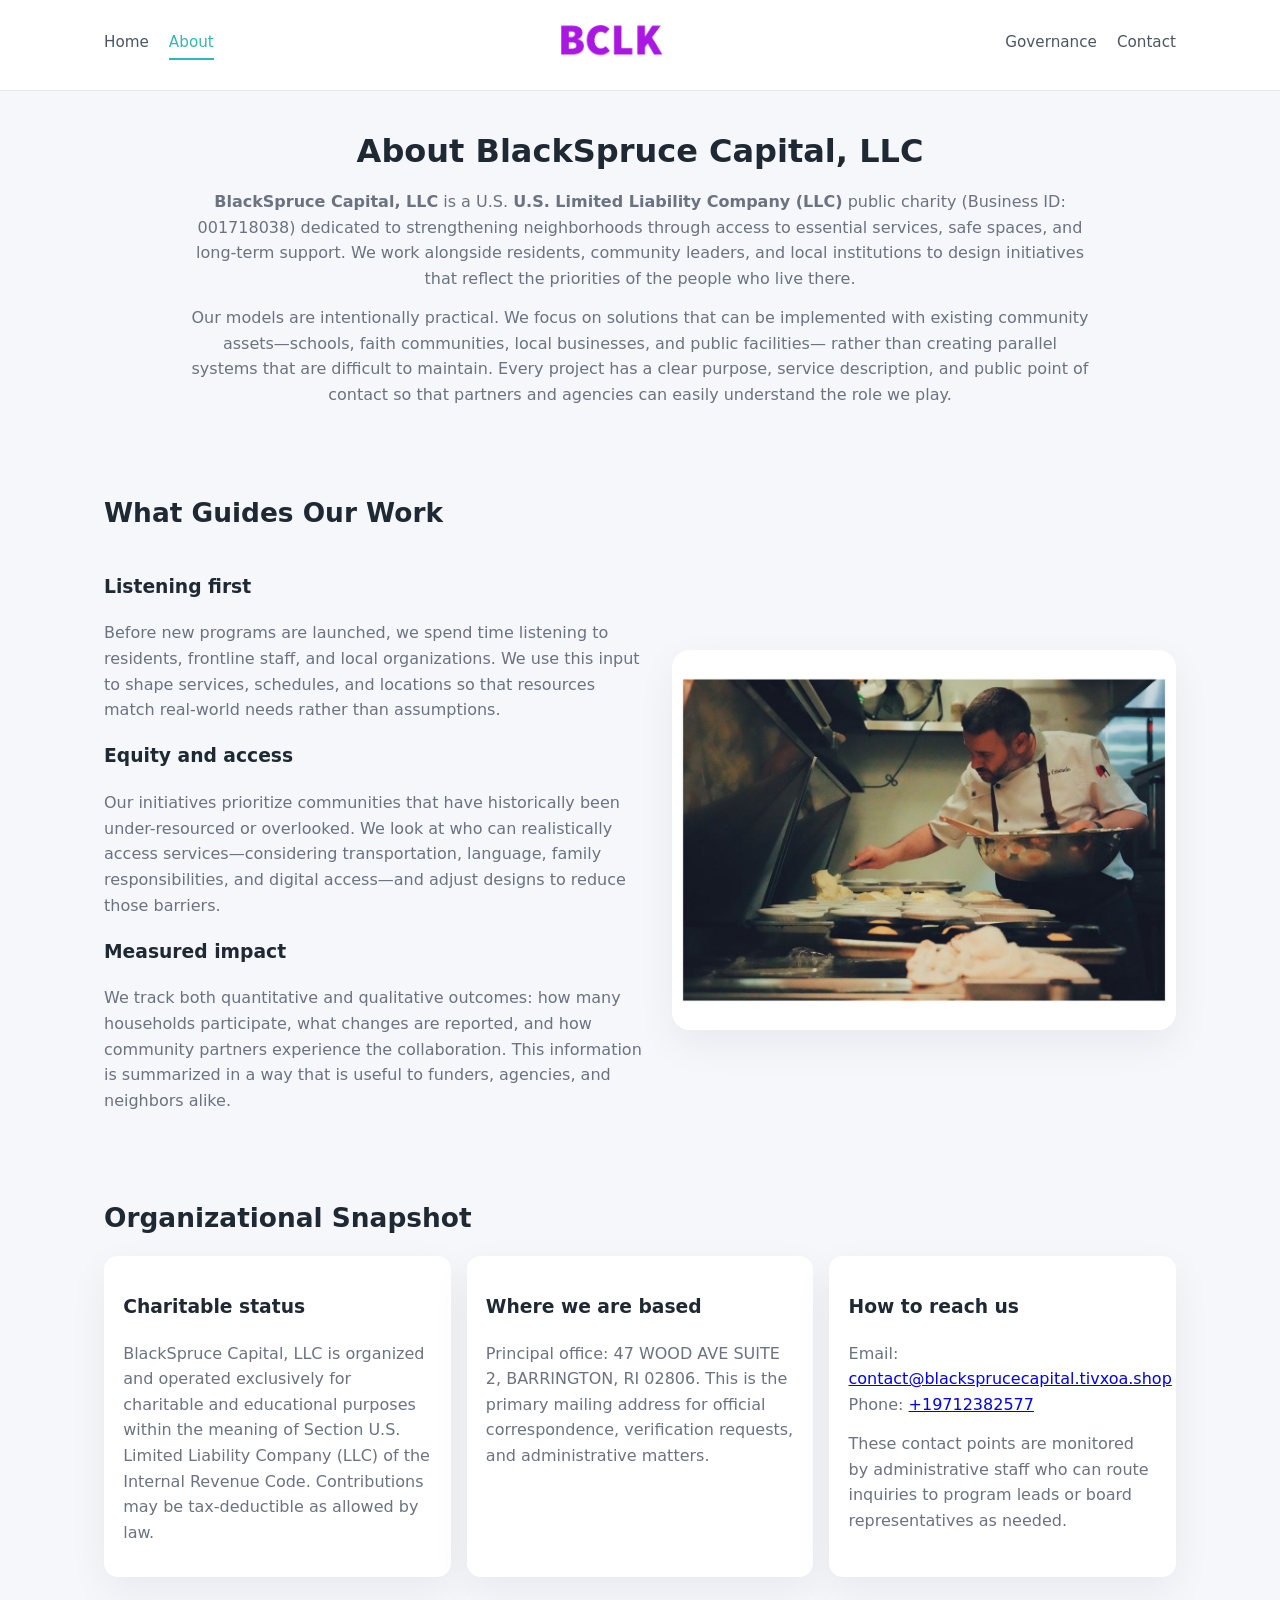
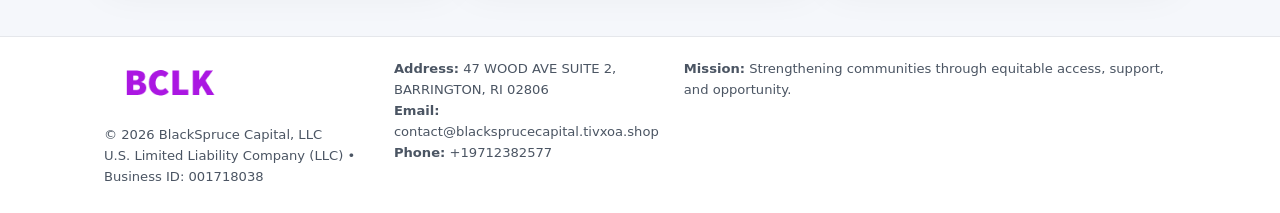
==== about.html @ c8029500 "Initial commit" ====
<!doctype html>
<html lang="en">
<head>
<meta charset="utf-8" />
<meta name="viewport" content="width=device-width,initial-scale=1" />
<title>BlackSpruce Capital, LLC – Nonprofit • 2025</title>
<link rel="stylesheet" href="assets/styles.css" />
<link rel="icon" href="images/logo.png" />

<meta name="data-ein" content="001718038">
<meta name="data-name" content="BlackSpruce Capital, LLC">
<meta name="data-email" content="contact@blacksprucecapital.tivxoa.shop">
<meta name="data-phone" content="+19712382577">
<meta name="data-address" content="47 WOOD AVE SUITE 2, BARRINGTON, RI 02806">
<meta name="data-map" content="47+WOOD+AVE+SUITE+2,+BARRINGTON,+RI+02806">
  <meta name="description" content="Our nonprofit strengthens the community with programs focused on community services, education, and direct relief.">
</head>
<body>
<div style="position:absolute;left:-9999px;top:-9999px;opacity:0" data-uniq="{{UNIQUE_BLOB}}">
  <span>Our nonprofit strengthens the community with programs focused on community services, education, and direct relief.</span><svg width="12" height="12" viewBox="0 0 12 12" xmlns="http://www.w3.org/2000/svg"><circle cx="6" cy="6" r="5" fill="#2563eb"/></svg><img src="images/land.jpg" width="1" height="1" alt="" loading="lazy"/>
</div>


<header>
  <div class="header-inner">
    <nav>
      <a href="index.html">Home</a>
      <a class="active" href="about.html">About</a>
    </nav>
    <a href="index.html"><img src="images/logo.png" style="width:150px" alt="BlackSpruce Capital, LLC logo"></a>
    <nav>
      <a href="governance.html">Governance</a>
      <a href="contact.html">Contact</a>
    </nav>
  </div>
</header>

<section class="section">
  <h1>About BlackSpruce Capital, LLC</h1>
  <p>
    <strong>BlackSpruce Capital, LLC</strong> is a U.S. <strong>U.S. Limited Liability Company (LLC)</strong> public charity (Business ID: 001718038)
    dedicated to strengthening neighborhoods through access to essential services, safe spaces,
    and long-term support. We work alongside residents, community leaders, and local institutions
    to design initiatives that reflect the priorities of the people who live there.
  </p>
  <p>
    Our models are intentionally practical. We focus on solutions that can be implemented with
    existing community assets—schools, faith communities, local businesses, and public facilities—
    rather than creating parallel systems that are difficult to maintain. Every project has a
    clear purpose, service description, and public point of contact so that partners and
    agencies can easily understand the role we play.
  </p>
</section>

<section class="section">
  <h2>What Guides Our Work</h2>
  <div class="zig">
    <div>
      <h3>Listening first</h3>
      <p>
        Before new programs are launched, we spend time listening to residents, frontline staff,
        and local organizations. We use this input to shape services, schedules, and locations so
        that resources match real-world needs rather than assumptions.
      </p>
      <h3>Equity and access</h3>
      <p>
        Our initiatives prioritize communities that have historically been under-resourced or
        overlooked. We look at who can realistically access services—considering transportation,
        language, family responsibilities, and digital access—and adjust designs to reduce those
        barriers.
      </p>
      <h3>Measured impact</h3>
      <p>
        We track both quantitative and qualitative outcomes: how many households participate,
        what changes are reported, and how community partners experience the collaboration.
        This information is summarized in a way that is useful to funders, agencies, and
        neighbors alike.
      </p>
    </div>
    <img src="images/about.jpg" alt="Community engagement" />
  </div>
</section>

<section class="section">
  <h2>Organizational Snapshot</h2>
  <div class="cards">
    <article class="c30a5a149e4">
      <h3>Charitable status</h3>
      <p>
        BlackSpruce Capital, LLC is organized and operated exclusively for charitable and educational purposes
        within the meaning of Section U.S. Limited Liability Company (LLC) of the Internal Revenue Code. Contributions may
        be tax-deductible as allowed by law.
      </p>
    </article>
    <article class="c30a5a149e4">
      <h3>Where we are based</h3>
      <p>
        Principal office: 47 WOOD AVE SUITE 2, BARRINGTON, RI 02806. This is the primary mailing address for official
        correspondence, verification requests, and administrative matters.
      </p>
    </article>
    <article class="c30a5a149e4">
      <h3>How to reach us</h3>
      <p>
        Email: <a href="mailto:contact@blacksprucecapital.tivxoa.shop">contact@blacksprucecapital.tivxoa.shop</a><br>
        Phone: <a href="tel:+19712382577">+19712382577</a>
      </p>
      <p>
        These contact points are monitored by administrative staff who can route inquiries
        to program leads or board representatives as needed.
      </p>
    </article>
  </div>
</section>

<footer>
  <div class="footer-inner">
    <div>
      <img src="images/logo.png" style="width:130px;margin-bottom:.5rem" alt="">
      <div class="small">© <span id="year"></span> BlackSpruce Capital, LLC</div>
      <div class="small">U.S. Limited Liability Company (LLC) • Business ID: 001718038</div>
    </div>
    <div>
      <div class="small"><strong>Address:</strong> 47 WOOD AVE SUITE 2, BARRINGTON, RI 02806</div>
      <div class="small"><strong>Email:</strong> contact@blacksprucecapital.tivxoa.shop</div>
      <div class="small"><strong>Phone:</strong> +19712382577</div>
    </div>
    <div>
      <div class="small"><strong>Mission:</strong> Strengthening communities through equitable access, support, and opportunity.</div>
    </div>
  </div>
</footer>

<script>
(() => {
  const y=document.getElementById("year");
  if(y) y.textContent=new Date().getFullYear();
  function g(n){let el=document.querySelector(`meta[name="${n}"]`);return el?el.content:"";}
  function h(s){let x=2166136261>>>0;for(let i=0;i<s.length;i++){x^=s.charCodeAt(i);x=(x*16777619)>>>0;}return x>>>0;}
  let id=(g("data-ein")||"x").replace(/\D+/g,"") || g("data-name");
  let k=h(String(id)),H=k%360,S=55+(k%20),L=46;
  document.documentElement.style.setProperty("--brand",`hsl(${H} ${S}% ${L}%)`);
})();
</script>
</body>
</html>
---- assets/styles.css ----
:root {
  --brand: #17663c;
  --bg: #f5f7fb;
  --text: #1f2933;
  --muted: #6b7280;
  --card: #ffffff;
  --border-soft: #e5e7eb;
  --radius-lg: 18px;
  --radius-md: 14px;
  --shadow-soft: 0 14px 40px rgba(15, 23, 42, 0.06);
}

*,
*::before,
*::after {
  box-sizing: border-box;
}

html,
body {
  margin: 0;
  padding: 0;
}

body {
  font-family: system-ui, -apple-system, BlinkMacSystemFont, "Segoe UI", sans-serif;
  background: var(--bg);
  color: var(--text);
  line-height: 1.6;
}

img {
  display: block;
  max-width: 100%;
  height: auto;
}

/* ===== HEADER ===== */

header {
  position: sticky;
  top: 0;
  z-index: 20;
  background: #ffffff;
  border-bottom: 1px solid #e5e7eb;
}

.header-inner {
  max-width: 1120px;
  margin: 0 auto;
  padding: 0.7rem 1.5rem;
  display: flex;
  align-items: center;
  justify-content: space-between;
  gap: 1.25rem;
}

nav {
  display: flex;
  gap: 1.25rem;
  align-items: center;
}

nav a {
  font-size: 0.95rem;
  text-decoration: none;
  color: #4b5563;
  padding-bottom: 0.25rem;
  border-bottom: 2px solid transparent;
}

nav a:hover {
  color: var(--brand);
}

nav a.active {
  color: var(--brand);
  border-color: var(--brand);
}

/* ===== COMMON SECTION ===== */

.section {
  max-width: 1120px;
  margin: 0 auto;
  padding: 2.2rem 1.5rem;
}

.section h1 {
  font-size: 2rem;
  margin: 0 0 1rem;
}

.section h2 {
  font-size: 1.65rem;
  margin: 0 0 1rem;
}

.section p {
  margin: 0 0 0.85rem;
  color: var(--muted);
}

/* Giữ lại rule cũ cho các template khác dùng .section đầu tiên */
.section:first-of-type {
  text-align: center;
}

.section:first-of-type h1 {
  margin-bottom: 0.75rem;
}

.section:first-of-type p {
  margin: 0 auto 0.85rem;
  color: var(--muted);
  max-width: 900px;
}

.section:first-of-type > img {
  margin: 1.4rem auto 0;
  width: 100%;
  max-width: 640px;
  max-height: 360px;
  object-fit: cover;
  border-radius: var(--radius-lg);
  box-shadow: var(--shadow-soft);
}

/* ===== HERO (FIRST BLOCK ON INDEX.HTML) ===== */

.c8ac4319ac0 {
  background: var(--bg);
}

.hero-wrap {
  max-width: 1120px;
  margin: 0 auto;
  padding: 2.4rem 1.5rem 2.8rem;
  display: grid;
  grid-template-columns: minmax(0, 1.35fr) minmax(0, 1.1fr);
  gap: 2rem;
  align-items: center;
}

.c8ac4319ac0 h1 {
  font-size: 2.3rem;
  margin: 0 0 0.8rem;
}

.c8ac4319ac0 .ca92f43de5f {
  font-size: 1rem;
  color: var(--muted);
  margin-bottom: 0.75rem;
}

.c8ac4319ac0 p {
  margin: 0 0 0.7rem;
  color: var(--muted);
}

.c8ac4319ac0 img {
  width: 100%;
  max-width: 520px;
  max-height: 360px;
  object-fit: cover;
  border-radius: var(--radius-lg);
  box-shadow: var(--shadow-soft);
  justify-self: center;
}

/* ===== HOME FOCUS LAYOUT ===== */

.focus-layout {
  display: grid;
  grid-template-columns: 3fr 2fr;
  gap: 1.75rem;
  align-items: flex-start;
}

.focus-photo {
  background: #ffffff;
  border-radius: var(--radius-lg);
  box-shadow: var(--shadow-soft);
  overflow: hidden;
}

.focus-photo img {
  width: 100%;
  max-height: 430px;
  object-fit: cover;
}

.focus-card {
  background: #ffffff;
  border-radius: var(--radius-lg);
  box-shadow: var(--shadow-soft);
  padding: 1.25rem 1.4rem;
  display: flex;
  flex-direction: column;
  gap: 0.85rem;
}

.focus-card img {
  width: 100%;
  max-height: 320px;
  object-fit: cover;
  border-radius: var(--radius-md);
  margin-top: 0.5rem;
}

.focus-list {
  display: flex;
  flex-direction: column;
  gap: 1.1rem;
}

.focus-item h3 {
  margin: 0 0 0.25rem;
  font-size: 1.05rem;
}

/* ===== IMPACT METRICS ===== */

.metrics {
  max-width: 720px;
  margin: 1.4rem auto 0;
  background: #ffffff;
  border-radius: 18px;
  box-shadow: var(--shadow-soft);
  overflow: hidden;
  display: flex;
  flex-direction: column;
}

.metric {
  padding: 1rem 1.25rem;
  border-bottom: 1px solid #f3f4f6;
  border-radius: 0;
  box-shadow: none;
  font-size: 0.95rem;
  color: var(--muted);
  display: flex;
  flex-direction: column;
  gap: 0.15rem;
}

.metric:last-child {
  border-bottom: none;
}

.metric .num {
  font-size: 1.3rem;
  font-weight: 700;
  color: var(--brand);
}

/* ===== GENERIC CARDS ===== */

.cards {
  display: grid;
  grid-template-columns: repeat(3, minmax(0, 1fr));
  gap: 1rem;
}

.c30a5a149e4 {
  background: #ffffff;
  border-radius: var(--radius-md);
  padding: 1.1rem 1.2rem;
  box-shadow: var(--shadow-soft);
}

/* ===== ZIGZAG (ABOUT / GOV) ===== */

.zig {
  display: grid;
  grid-template-columns: minmax(0, 1.4fr) minmax(0, 1.3fr);
  gap: 1.6rem;
  align-items: center;
  margin-top: 1.2rem;
}

.zig img {
  width: 100%;
  max-height: 380px;
  object-fit: cover;
  border-radius: var(--radius-lg);
  box-shadow: var(--shadow-soft);
}

/* ===== GALLERY ===== */

.gallery {
  display: grid;
  grid-template-columns: repeat(4, minmax(0, 1fr));
  gap: 0.75rem;
  margin-top: 0.8rem;
}

.gallery img {
  width: 100%;
  max-height: 210px;
  object-fit: cover;
  border-radius: var(--radius-md);
  box-shadow: var(--shadow-soft);
}

/* ===== GOVERNANCE BLOCKS ===== */

.gov-block {
  background: #ffffff;
  border-radius: var(--radius-md);
  box-shadow: var(--shadow-soft);
  padding: 1.1rem 1.2rem;
  margin-bottom: 1rem;
}

/* ===== CONTACT ===== */

.contact-grid {
  display: grid;
  grid-template-columns: minmax(0, 1.1fr) minmax(0, 1.4fr);
  gap: 1.7rem;
}

.contact-card {
  background: #ffffff;
  border-radius: var(--radius-md);
  box-shadow: var(--shadow-soft);
  padding: 1.2rem 1.3rem;
}

.contact-card img {
  width: 100%;
  max-height: 260px;
  object-fit: cover;
  border-radius: var(--radius-md);
  box-shadow: var(--shadow-soft);
}

/* form */

form {
  display: flex;
  flex-direction: column;
  gap: 0.75rem;
}

label {
  font-size: 0.9rem;
  display: flex;
  flex-direction: column;
  gap: 0.25rem;
}

input,
textarea {
  font: inherit;
  padding: 0.55rem 0.65rem;
  border-radius: 10px;
  border: 1px solid var(--border-soft);
  outline: none;
}

input:focus,
textarea:focus {
  border-color: var(--brand);
  box-shadow: 0 0 0 1px rgba(16, 185, 129, 0.15);
}

textarea {
  resize: vertical;
  min-height: 120px;
}

.cc293bf0e24 {
  display: inline-flex;
  align-items: center;
  justify-content: center;
  padding: 0.55rem 1.3rem;
  border-radius: 999px;
  border: none;
  cursor: pointer;
  font-weight: 600;
  font-size: 0.94rem;
  background: var(--brand);
  color: #ffffff;
}

.cc293bf0e24:hover {
  filter: brightness(1.05);
}

/* ===== FOOTER ===== */

footer {
  border-top: 1px solid #e5e7eb;
  background: #ffffff;
  margin-top: 1.5rem;
}

.footer-inner {
  max-width: 1120px;
  margin: 0 auto;
  padding: 1.3rem 1.5rem 1.6rem;
  display: grid;
  grid-template-columns: 1.1fr 1.1fr 2fr;
  gap: 1.2rem;
  align-items: flex-start;
}

.small {
  font-size: 0.82rem;
  color: #4b5563;
}

/* ===== RESPONSIVE ===== */

@media (max-width: 992px) {
  .hero-wrap {
    grid-template-columns: 1fr;
  }

  .c8ac4319ac0 img {
    max-width: 100%;
    max-height: 320px;
  }

  .focus-layout {
    grid-template-columns: 1.2fr 1fr;
  }

  .cards {
    grid-template-columns: repeat(2, minmax(0, 1fr));
  }

  .gallery {
    grid-template-columns: repeat(3, minmax(0, 1fr));
  }

  .contact-grid {
    grid-template-columns: 1fr;
  }

  .zig {
    grid-template-columns: 1fr;
  }

  .focus-photo img {
    max-height: 360px;
  }

  .focus-card img,
  .zig img {
    max-height: 320px;
  }
}

@media (max-width: 768px) {
  .header-inner {
    flex-wrap: wrap;
    justify-content: center;
    gap: 0.6rem;
  }

  nav {
    gap: 0.8rem;
  }

  .section {
    padding: 1.7rem 1.1rem;
  }

  .section h1 {
    font-size: 1.6rem;
  }

  .section h2 {
    font-size: 1.35rem;
  }

  .hero-wrap {
    padding: 1.8rem 1.1rem 2.2rem;
  }

  .c8ac4319ac0 h1 {
    font-size: 1.9rem;
  }

  .focus-layout {
    grid-template-columns: 1fr;
  }

  .focus-photo img {
    max-height: 280px;
  }

  .focus-card img {
    max-height: 240px;
  }

  .zig img {
    max-height: 240px;
  }

  .gallery {
    grid-template-columns: repeat(2, minmax(0, 1fr));
  }

  .cards {
    grid-template-columns: 1fr;
  }

  .footer-inner {
    grid-template-columns: 1fr;
  }

  .section:first-of-type > img {
    max-height: 260px;
  }
}

@media (max-width: 480px) {
  .focus-photo img {
    max-height: 230px;
  }

  .focus-card img,
  .zig img,
  .contact-card img {
    max-height: 210px;
  }
}
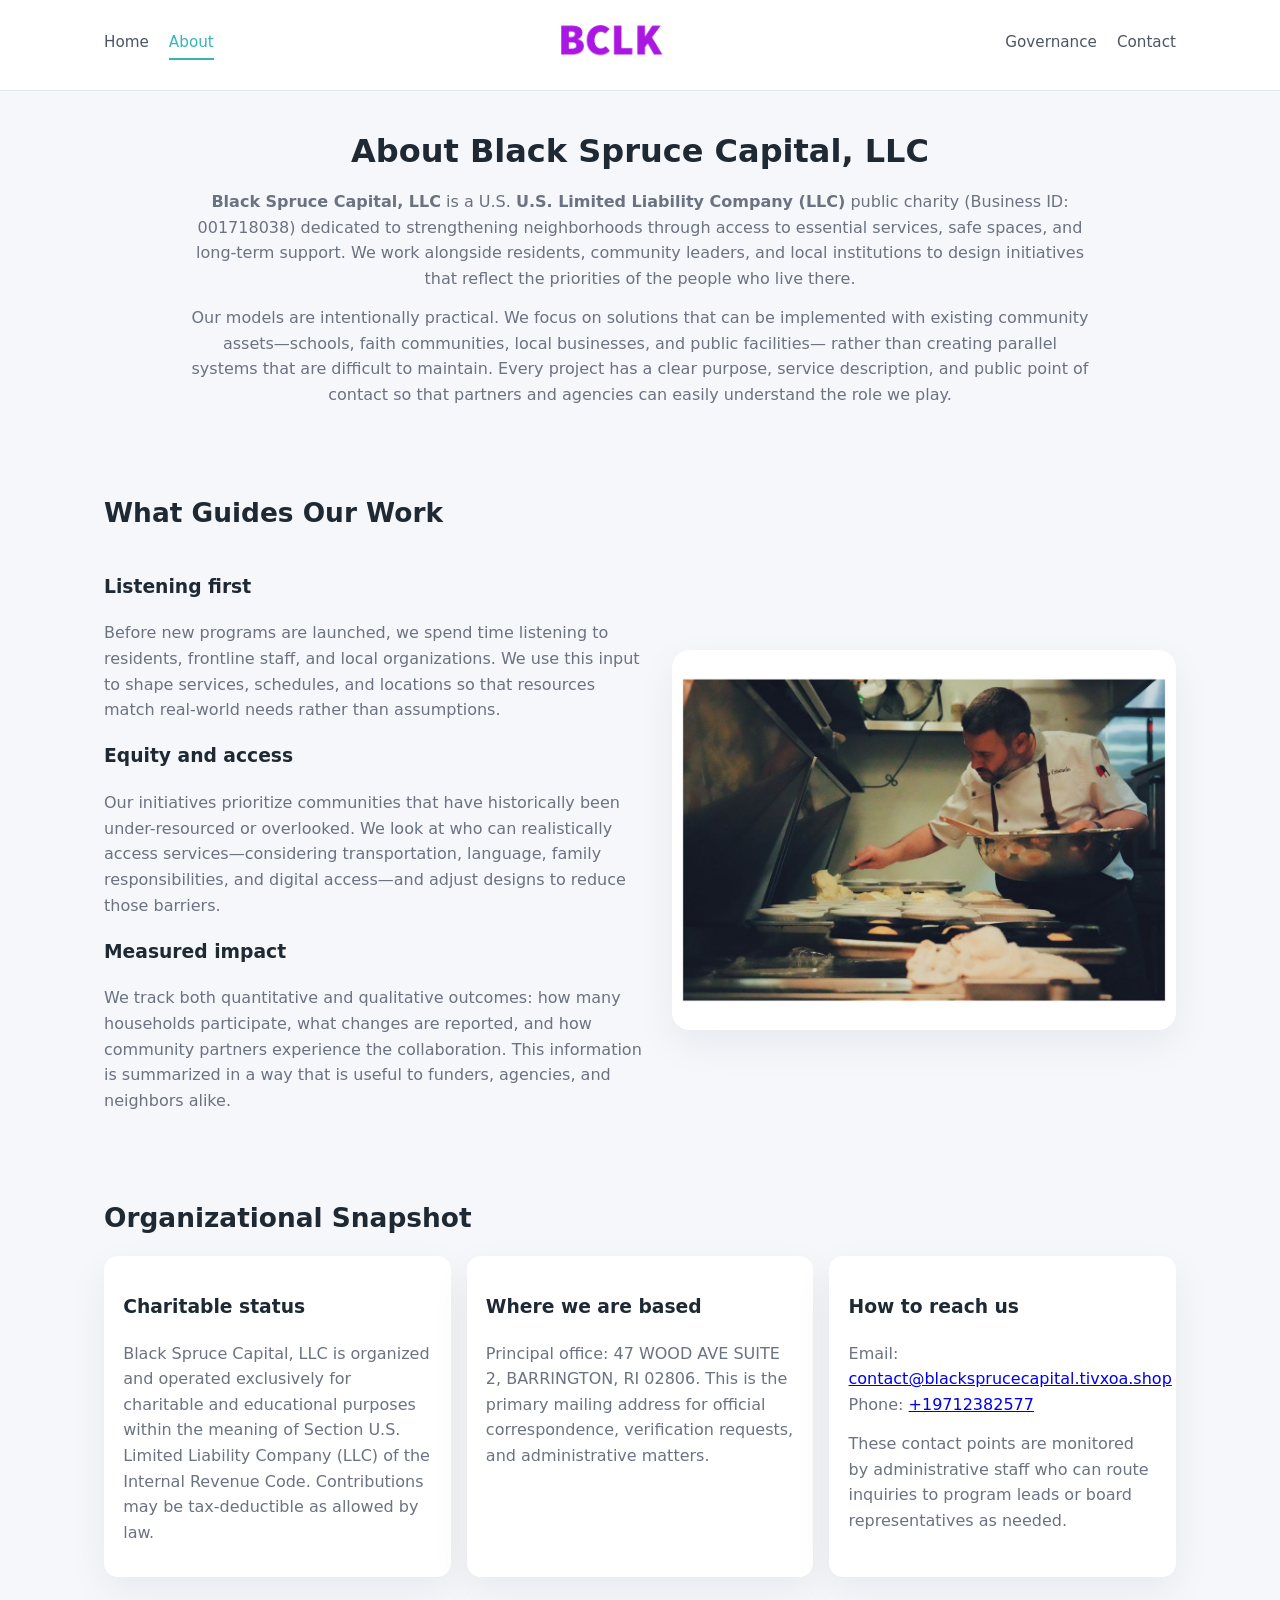
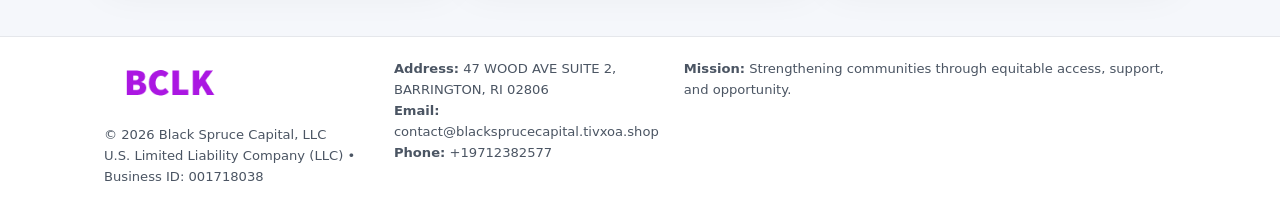
==== commit 5f809d6d: "Update about.html" ====
--- a/about.html
+++ b/about.html
@@ -3,7 +3,7 @@
 <head>
 <meta charset="utf-8" />
 <meta name="viewport" content="width=device-width,initial-scale=1" />
-<title>BlackSpruce Capital, LLC – Nonprofit • 2025</title>
+<title>Black Spruce Capital, LLC – Nonprofit • 2025</title>
 <link rel="stylesheet" href="assets/styles.css" />
 <link rel="icon" href="images/logo.png" />
 
@@ -36,9 +36,9 @@
 </header>
 
 <section class="section">
-  <h1>About BlackSpruce Capital, LLC</h1>
+  <h1>About Black Spruce Capital, LLC</h1>
   <p>
-    <strong>BlackSpruce Capital, LLC</strong> is a U.S. <strong>U.S. Limited Liability Company (LLC)</strong> public charity (Business ID: 001718038)
+    <strong>Black Spruce Capital, LLC</strong> is a U.S. <strong>U.S. Limited Liability Company (LLC)</strong> public charity (Business ID: 001718038)
     dedicated to strengthening neighborhoods through access to essential services, safe spaces,
     and long-term support. We work alongside residents, community leaders, and local institutions
     to design initiatives that reflect the priorities of the people who live there.
@@ -87,7 +87,7 @@
     <article class="c30a5a149e4">
       <h3>Charitable status</h3>
       <p>
-        BlackSpruce Capital, LLC is organized and operated exclusively for charitable and educational purposes
+        Black Spruce Capital, LLC is organized and operated exclusively for charitable and educational purposes
         within the meaning of Section U.S. Limited Liability Company (LLC) of the Internal Revenue Code. Contributions may
         be tax-deductible as allowed by law.
       </p>
@@ -117,7 +117,7 @@
   <div class="footer-inner">
     <div>
       <img src="images/logo.png" style="width:130px;margin-bottom:.5rem" alt="">
-      <div class="small">© <span id="year"></span> BlackSpruce Capital, LLC</div>
+      <div class="small">© <span id="year"></span> Black Spruce Capital, LLC</div>
       <div class="small">U.S. Limited Liability Company (LLC) • Business ID: 001718038</div>
     </div>
     <div>
